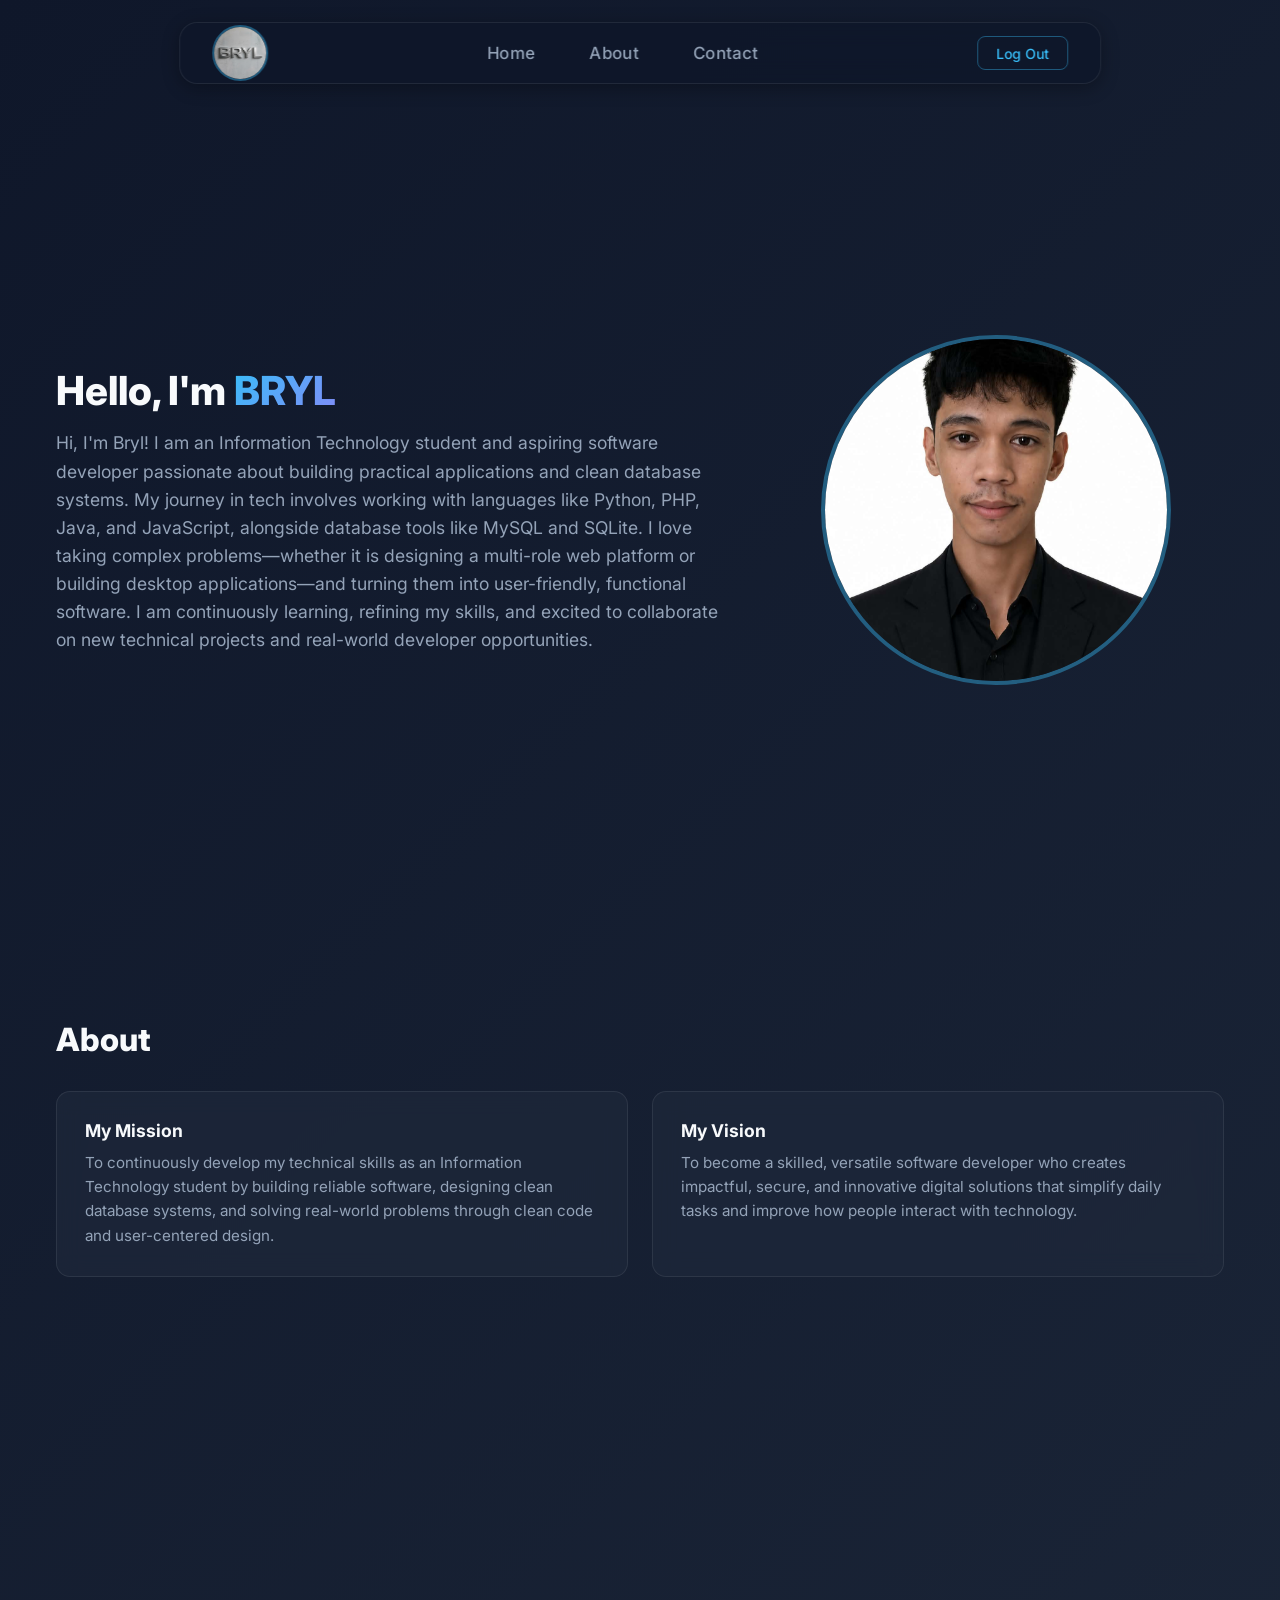
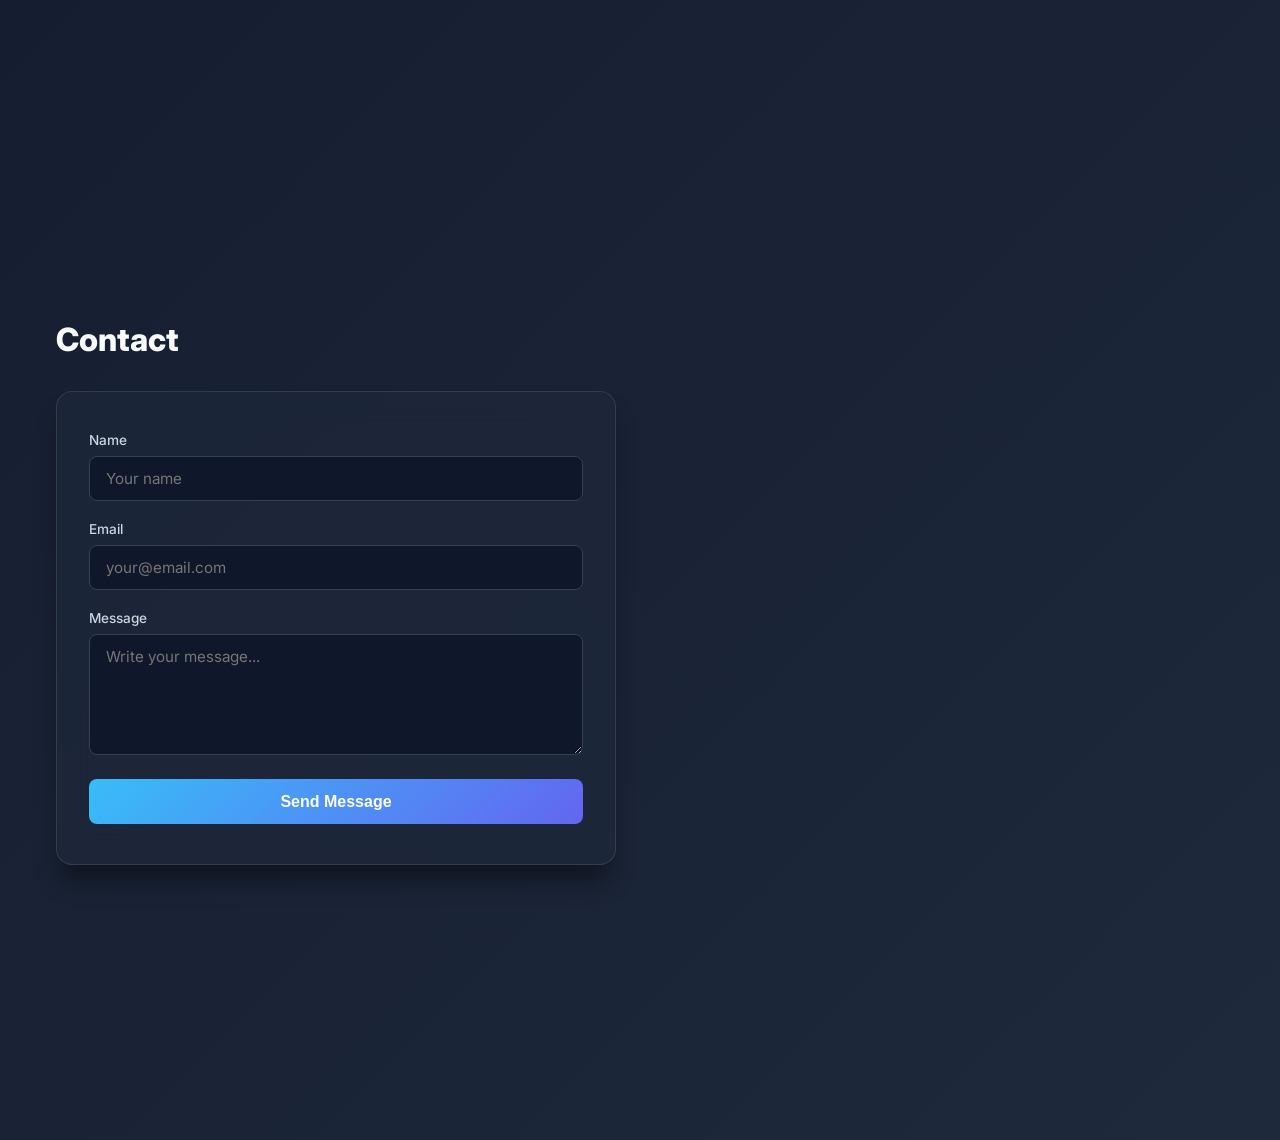
==== home/index.html @ e512f533 "added basic portfolio" ====
<!DOCTYPE html>
<html lang="en">
<head>
    <meta charset="UTF-8">
    <meta name="viewport" content="width=device-width, initial-scale=1.0">
    <title>Home – BRYL</title>
    <link rel="stylesheet" href="home.css">
    <link href="https://fonts.googleapis.com/css2?family=Inter:wght@400;500;600;700;800&display=swap" rel="stylesheet">
</head>
<body>

    <div class="wrapper">

        <nav class="navbar">
            <div class="brand">
                <img src="../img/logo.jpg" alt="BRYL Logo" class="nav-logo">
            </div>
            <ul class="nav-list">
                <li><a href="#home">Home</a></li>
                <li><a href="#about">About</a></li>
                <li><a href="#contact">Contact</a></li>
            </ul>
            <a href="../login.html" class="btn-logout">Log Out</a>
        </nav>

        <section id="home" class="hero-content">
            <div class="about-me">
                <h1>Hello, I'm <span class="gradient-text">BRYL</span></h1>
                <p>Hi, I'm Bryl! I am an Information Technology student and aspiring software developer passionate about building practical applications and clean database systems. My journey in tech involves working with languages like Python, PHP, Java, and JavaScript, alongside database tools like MySQL and SQLite. I love taking complex problems—whether it is designing a multi-role web platform or building desktop applications—and turning them into user-friendly, functional software. I am continuously learning, refining my skills, and excited to collaborate on new technical projects and real-world developer opportunities.</p>
            </div>
            <div class="profile-picture">
                <img src="../img/profile.jpg" alt="Profile Picture">
            </div>
        </section>

        <section id="about" class="about-section">
            <h1>About</h1>
            <div class="section-cards">
                <div class="card">
                    <h3>My Mission</h3>
                    <p>To continuously develop my technical skills as an Information Technology student by building reliable software, designing clean database systems, and solving real-world problems through clean code and user-centered design.</p>
                </div>
                <div class="card">
                    <h3>My Vision</h3>
                    <p>To become a skilled, versatile software developer who creates impactful, secure, and innovative digital solutions that simplify daily tasks and improve how people interact with technology.</p>
                </div>
            </div>
        </section>

        <section id="contact" class="contact-section">
            <h1>Contact</h1>
            <form class="contact-form" action="#contact" method="GET">
                <div class="form-group">
                    <label for="name">Name</label>
                    <input type="text" id="name" name="name" placeholder="Your name" required>
                </div>
                <div class="form-group">
                    <label for="email">Email</label>
                    <input type="email" id="email" name="email" placeholder="your@email.com" required>
                </div>
                <div class="form-group">
                    <label for="message">Message</label>
                    <textarea id="message" name="message" placeholder="Write your message..." rows="5" required></textarea>
                </div>
                <button type="submit" class="btn-submit">Send Message</button>
            </form>
        </section>

    </div>

</body>
</html>
---- home/home.css ----
* {
    box-sizing: border-box;
    margin: 0;
    padding: 0;
}

body {
    font-family: 'Inter', 'Segoe UI', Arial, sans-serif;
    background: linear-gradient(135deg, #0f172a 0%, #1e293b 100%);
    color: #f8fafc;
    min-height: 100vh;
}

.wrapper {
    max-width: 1200px;
    width: 95%;
    margin: 40px auto 0 auto;
    padding: 0 16px;
}

section {
    min-height: 100vh;
    padding-top: 80px;
    padding-bottom: 40px;
}

/* Floating Pill Navbar */
.navbar {
    position: fixed;
    top: 22px;
    left: 50%;
    transform: translateX(-50%);
    height: 62px;
    width: 72%;
    background: rgba(15, 23, 42, 0.85);
    backdrop-filter: blur(12px);
    border: 1px solid rgba(255, 255, 255, 0.08);
    box-shadow: 0 4px 18px rgba(0, 0, 0, 0.3);
    display: flex;
    justify-content: space-between;
    align-items: center;
    padding: 0 32px;
    border-radius: 18px;
    z-index: 99;
}

.brand {
    display: flex;
    align-items: center;
}

.nav-logo {
    width: 56px;
    height: 56px;
    border-radius: 50%;
    object-fit: cover;
    border: 2px solid rgba(56, 189, 248, 0.4);
}

.nav-list {
    display: flex;
    flex-direction: row;
    gap: 26px;
    list-style: none;
}

.nav-list li a {
    text-decoration: none;
    color: #94a3b8;
    font-weight: 500;
    letter-spacing: 0.02em;
    font-size: 1.05rem;
    padding: 8px 14px;
    border-radius: 6px;
    transition: background 0.16s, color 0.14s;
}

.nav-list li a:hover {
    color: #f8fafc;
    background: rgba(255, 255, 255, 0.07);
}

.btn-logout {
    padding: 0.45rem 1.1rem;
    border-radius: 8px;
    border: 1px solid rgba(56, 189, 248, 0.4);
    color: #38bdf8;
    font-size: 0.875rem;
    font-weight: 500;
    text-decoration: none;
    transition: all 0.2s ease;
}

.btn-logout:hover {
    background: rgba(56, 189, 248, 0.1);
}

/* Hero Section */
.hero-content {
    display: flex;
    flex-direction: row;
    align-items: center;
    justify-content: space-between;
    gap: 30px;
}

.about-me {
    font-size: 1.5rem;
    line-height: 1.3;
    width: 60%;
    display: flex;
    flex-direction: column;
    justify-content: center;
    align-items: flex-start;
    gap: 12px;
}

.about-me h1 {
    font-size: 2.5rem;
    font-weight: 800;
    color: #f8fafc;
}

.about-me p {
    font-size: 1.1rem;
    color: #94a3b8;
    line-height: 1.6;
}

.gradient-text {
    background: linear-gradient(135deg, #38bdf8 0%, #818cf8 100%);
    -webkit-background-clip: text;
    -webkit-text-fill-color: transparent;
    background-clip: text;
}

.profile-picture {
    width: 40%;
    display: flex;
    justify-content: center;
    align-items: center;
    padding: 24px;
    border-radius: 24px;
}

.profile-picture img {
    width: 350px;
    height: 350px;
    object-fit: cover;
    border-radius: 50%;
    border: 4px solid rgba(56, 189, 248, 0.4);
    transition: transform 0.18s;
}

.profile-picture img:hover {
    transform: scale(1.03);
}

/* About Section */
.about-section h1,
.contact-section h1 {
    font-size: 2rem;
    font-weight: 800;
    color: #f8fafc;
    margin-bottom: 2rem;
}

.section-cards {
    display: grid;
    grid-template-columns: repeat(auto-fit, minmax(260px, 1fr));
    gap: 1.5rem;
}

.card {
    background: rgba(30, 41, 59, 0.7);
    backdrop-filter: blur(12px);
    border: 1px solid rgba(255, 255, 255, 0.08);
    border-radius: 14px;
    padding: 1.75rem;
    transition: transform 0.2s ease, box-shadow 0.2s ease;
}

.card:hover {
    transform: translateY(-3px);
    box-shadow: 0 12px 20px -5px rgba(0, 0, 0, 0.4);
}

.card h3 {
    font-size: 1.1rem;
    font-weight: 700;
    color: #f8fafc;
    margin-bottom: 0.6rem;
}

.card p {
    color: #94a3b8;
    font-size: 0.95rem;
    line-height: 1.6;
}

/* Contact Form */
.contact-form {
    max-width: 560px;
    background: rgba(30, 41, 59, 0.7);
    backdrop-filter: blur(16px);
    border: 1px solid rgba(255, 255, 255, 0.1);
    border-radius: 16px;
    padding: 2.5rem 2rem;
    box-shadow: 0 20px 25px -5px rgba(0, 0, 0, 0.4);
}

.form-group {
    text-align: left;
    margin-bottom: 1.25rem;
}

.form-group label {
    display: block;
    font-size: 0.85rem;
    font-weight: 500;
    color: #cbd5e1;
    margin-bottom: 0.5rem;
}

.form-group input[type="text"],
.form-group input[type="email"],
.form-group textarea {
    width: 100%;
    padding: 0.75rem 1rem;
    background: #0f172a;
    border: 1px solid #334155;
    border-radius: 8px;
    color: #f8fafc;
    font-size: 0.95rem;
    font-family: inherit;
    outline: none;
    transition: all 0.2s ease;
    resize: vertical;
}

.form-group input:focus,
.form-group textarea:focus {
    border-color: #38bdf8;
    box-shadow: 0 0 0 3px rgba(56, 189, 248, 0.15);
}

.btn-submit {
    width: 100%;
    padding: 0.85rem;
    border: none;
    border-radius: 8px;
    background: linear-gradient(135deg, #38bdf8 0%, #6366f1 100%);
    color: #fff;
    font-size: 1rem;
    font-weight: 600;
    cursor: pointer;
    transition: transform 0.15s ease, box-shadow 0.2s ease;
}

.btn-submit:hover {
    transform: translateY(-1px);
    box-shadow: 0 10px 15px -3px rgba(56, 189, 248, 0.3);
}

.btn-submit:active {
    transform: translateY(0);
}
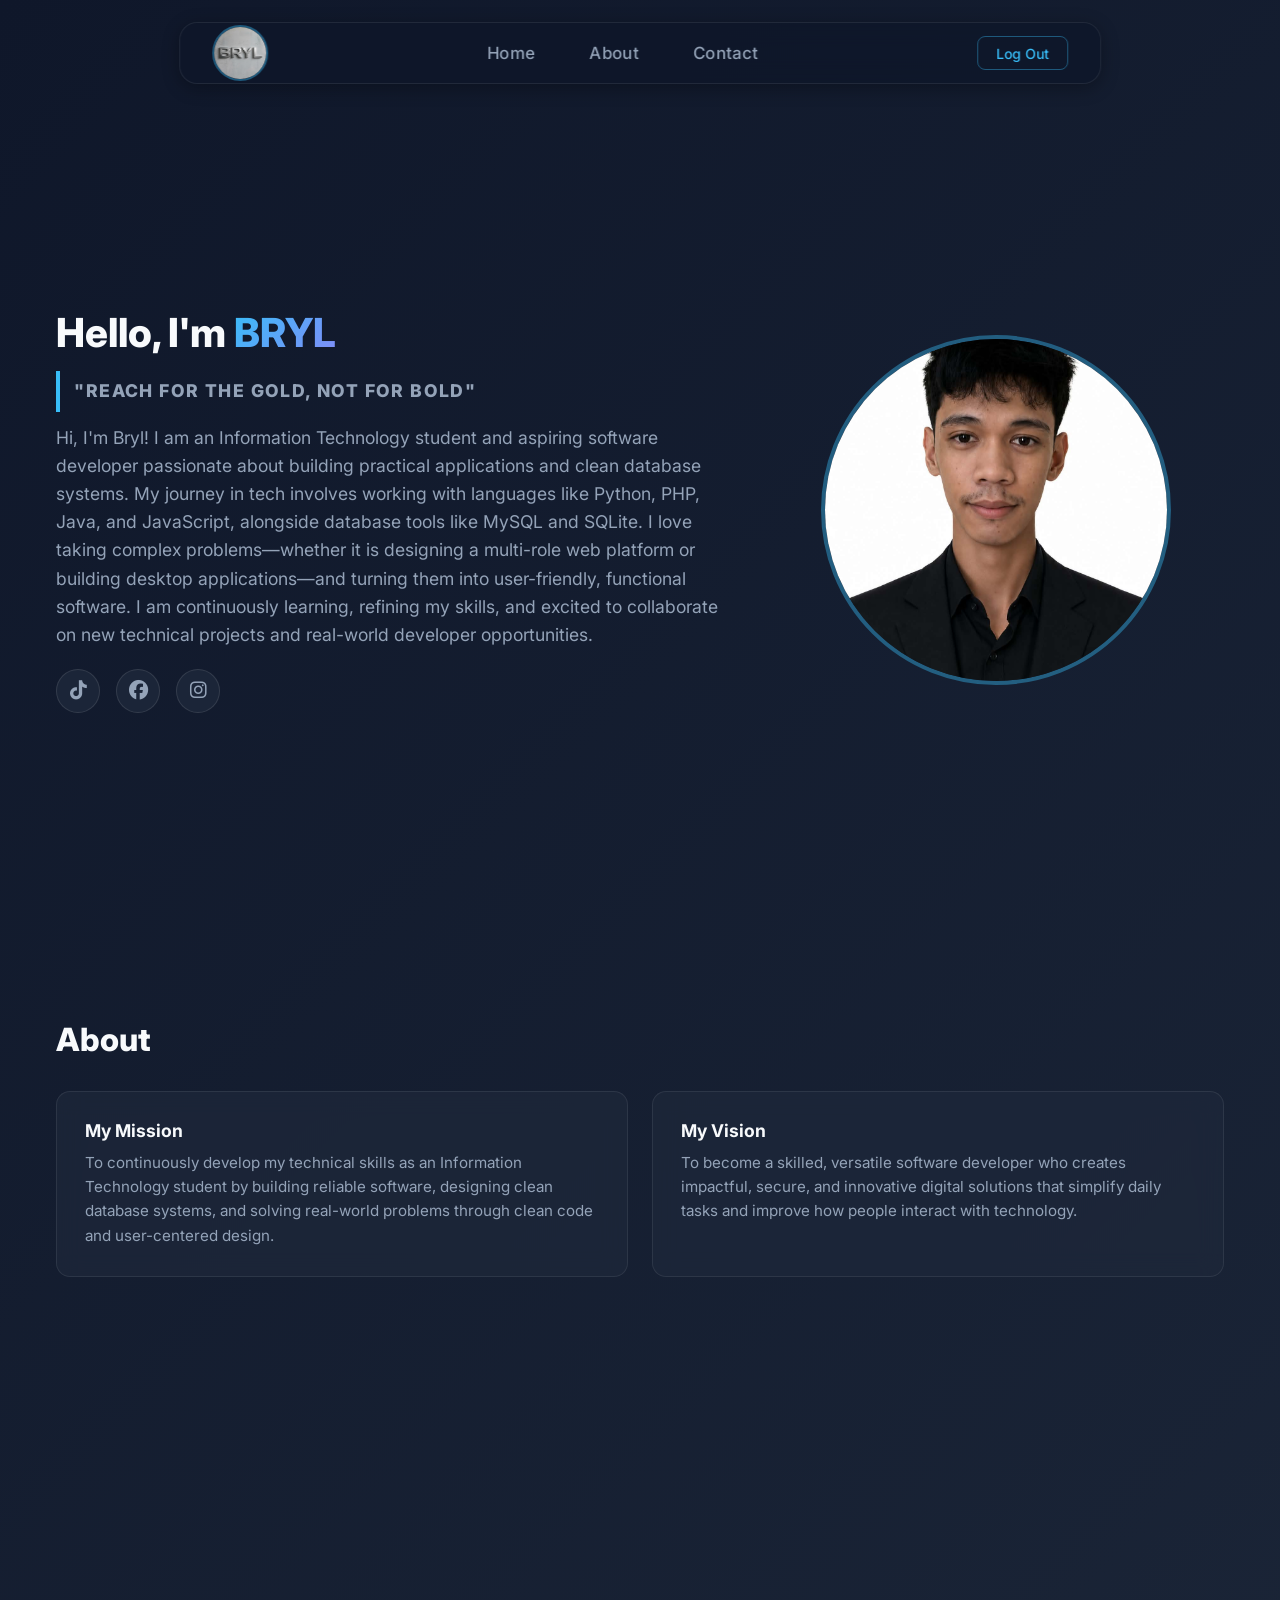
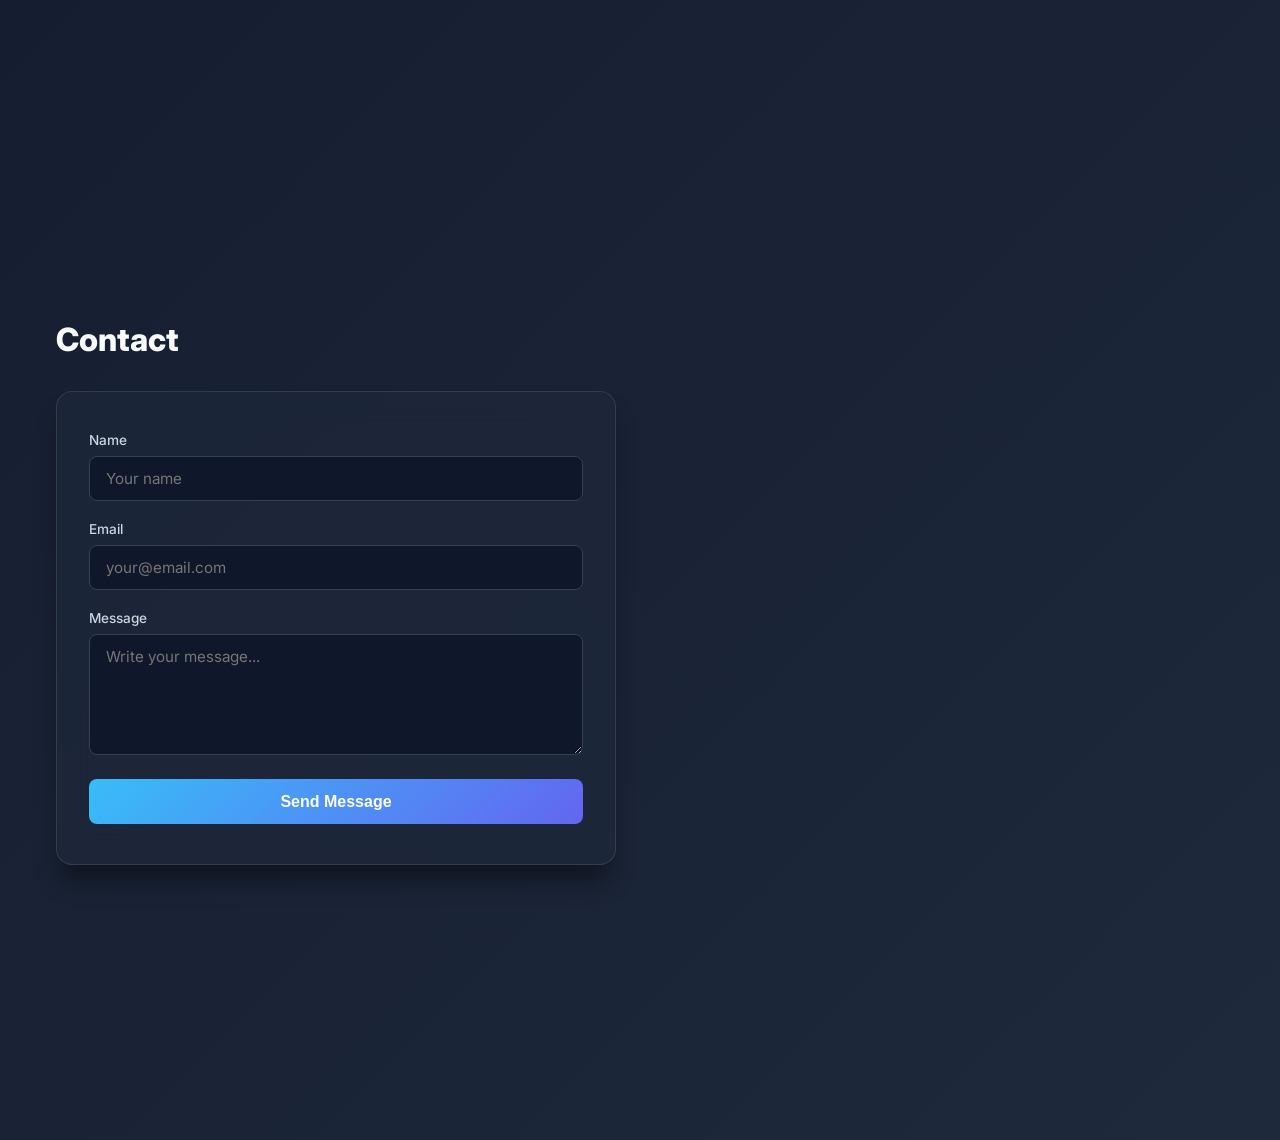
==== commit fb258c60: "added basic portfolio hehe" ====
--- a/home/index.html
+++ b/home/index.html
@@ -6,6 +6,7 @@
     <title>Home – BRYL</title>
     <link rel="stylesheet" href="home.css">
     <link href="https://fonts.googleapis.com/css2?family=Inter:wght@400;500;600;700;800&display=swap" rel="stylesheet">
+    <link rel="stylesheet" href="https://cdnjs.cloudflare.com/ajax/libs/font-awesome/6.5.0/css/all.min.css">
 </head>
 <body>
 
@@ -26,7 +27,13 @@
         <section id="home" class="hero-content">
             <div class="about-me">
                 <h1>Hello, I'm <span class="gradient-text">BRYL</span></h1>
+                <p class="motto">"REACH FOR THE GOLD, NOT FOR BOLD"</p>
                 <p>Hi, I'm Bryl! I am an Information Technology student and aspiring software developer passionate about building practical applications and clean database systems. My journey in tech involves working with languages like Python, PHP, Java, and JavaScript, alongside database tools like MySQL and SQLite. I love taking complex problems—whether it is designing a multi-role web platform or building desktop applications—and turning them into user-friendly, functional software. I am continuously learning, refining my skills, and excited to collaborate on new technical projects and real-world developer opportunities.</p>
+                <div class="social-links">
+                    <a href="https://www.tiktok.com/@sheytbryl" target="_blank" aria-label="TikTok"><i class="fa-brands fa-tiktok"></i></a>
+                    <a href="https://www.facebook.com/bryl2nd" target="_blank" aria-label="Facebook"><i class="fa-brands fa-facebook"></i></a>
+                    <a href="https://www.instagram.com/brrryyyyyl/" target="_blank" aria-label="Instagram"><i class="fa-brands fa-instagram"></i></a>
+                </div>
             </div>
             <div class="profile-picture">
                 <img src="../img/profile.jpg" alt="Profile Picture">
--- a/home/home.css
+++ b/home/home.css
@@ -134,6 +134,46 @@
     background-clip: text;
 }
 
+/* Motto */
+.motto {
+    font-size: 1.1rem;
+    font-weight: 800;
+    letter-spacing: 0.08em;
+    color: #ffffff;
+    border-left: 4px solid #38bdf8;
+    padding: 0.4rem 0.9rem;
+    display: inline-block;
+}
+
+
+.social-links {
+    display: flex;
+    gap: 1rem;
+    margin-top: 0.5rem;
+}
+
+.social-links a {
+    display: flex;
+    align-items: center;
+    justify-content: center;
+    width: 44px;
+    height: 44px;
+    border-radius: 50%;
+    background: rgba(30, 41, 59, 0.8);
+    border: 1px solid rgba(255, 255, 255, 0.1);
+    color: #94a3b8;
+    font-size: 1.2rem;
+    text-decoration: none;
+    transition: all 0.2s ease;
+}
+
+.social-links a:hover {
+    color: #38bdf8;
+    border-color: rgba(56, 189, 248, 0.5);
+    background: rgba(56, 189, 248, 0.1);
+    transform: translateY(-2px);
+}
+
 .profile-picture {
     width: 40%;
     display: flex;
